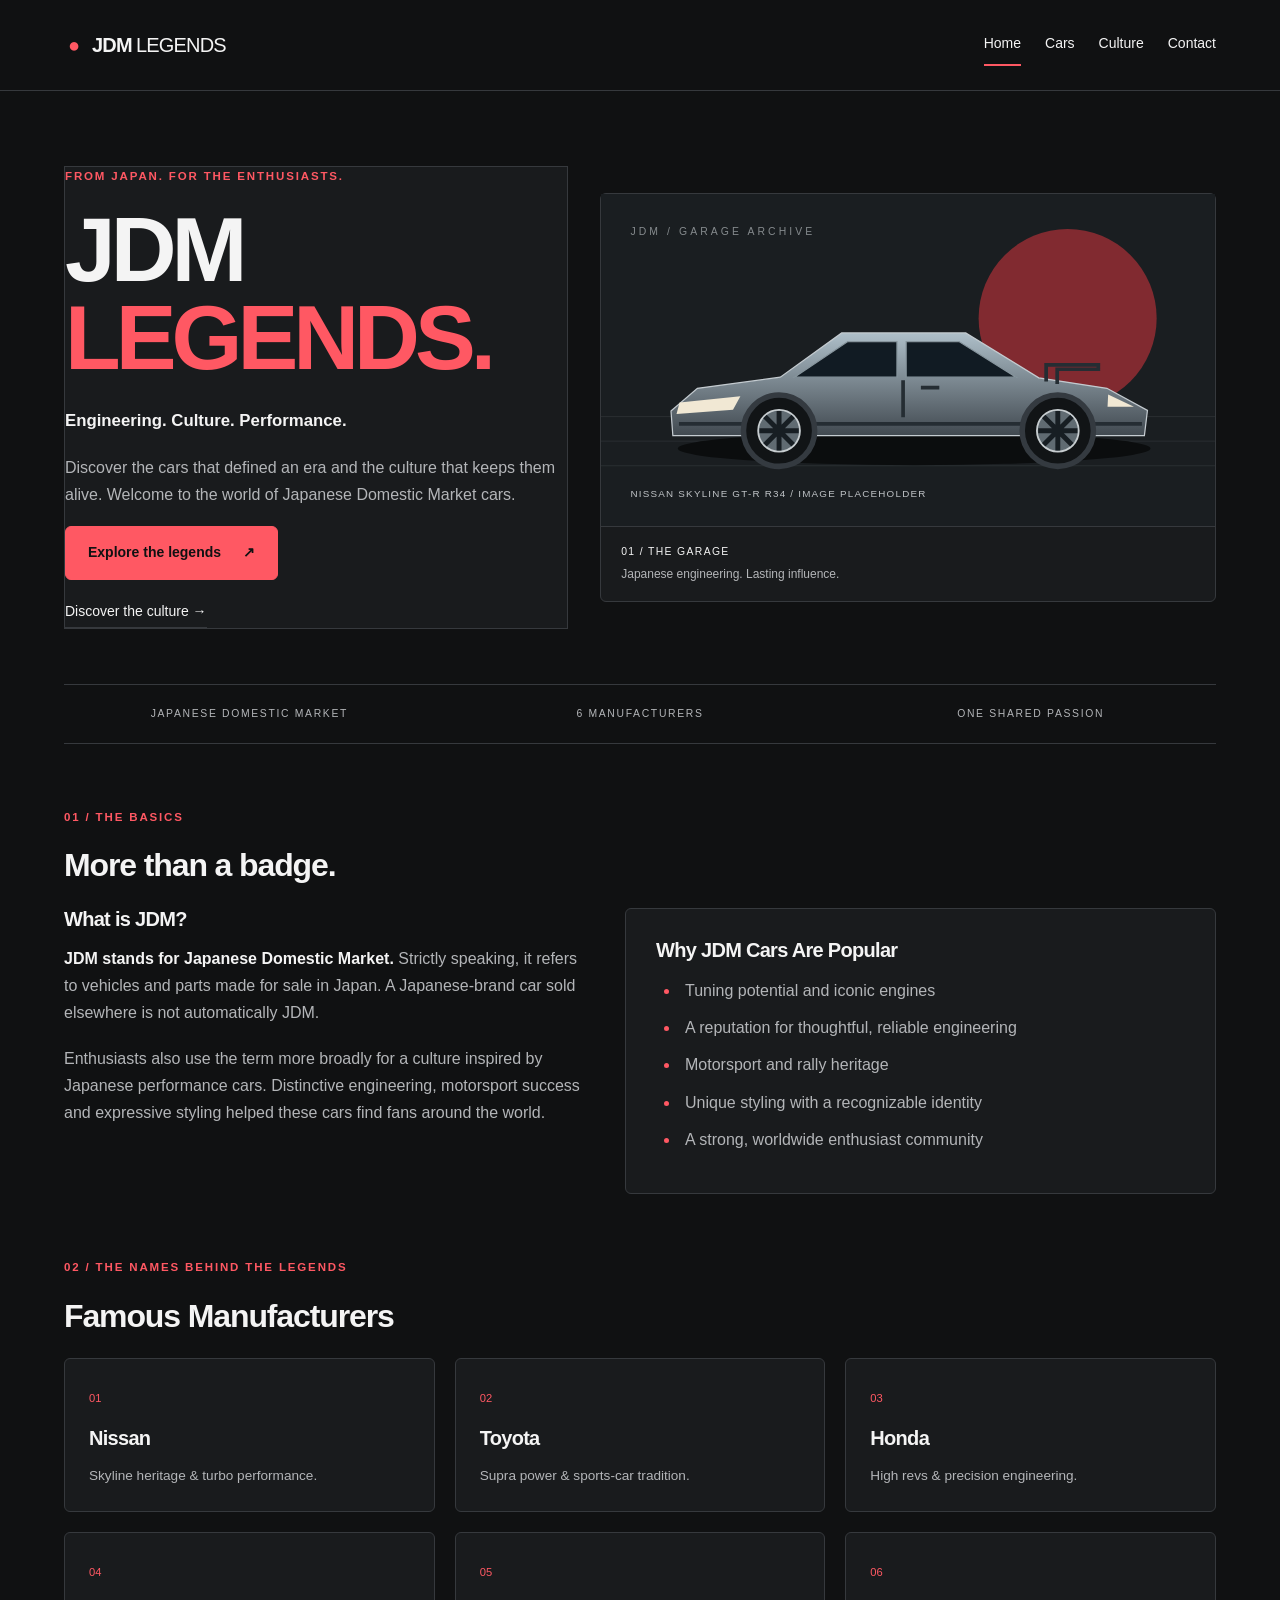
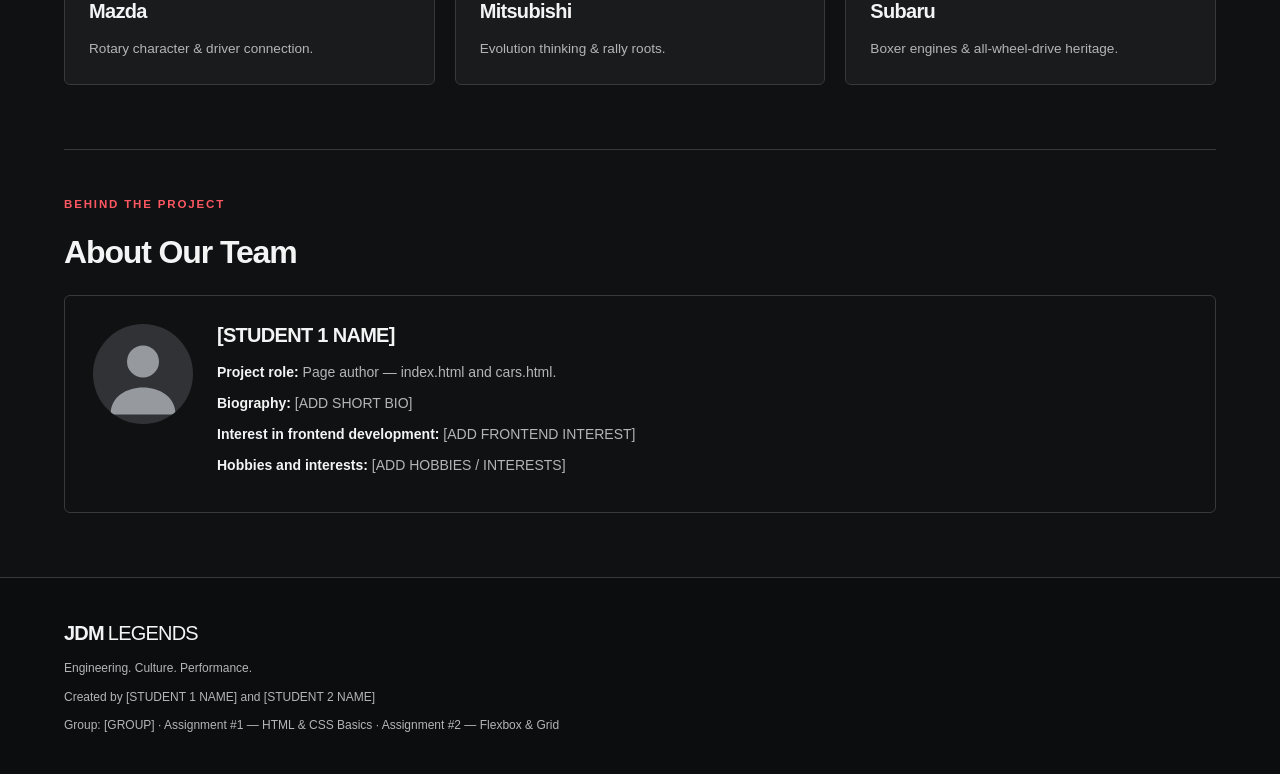
==== index.html @ a31eac1d "second assignment first commit" ====
<!doctype html>
<html lang="en">
    <head>
        <meta charset="UTF-8" />
        <meta name="viewport" content="width=device-width, initial-scale=1.0" />
        <!--
        Team: [TEAM NAME]
        Student 1: [STUDENT 1 NAME]
        Student 2: [STUDENT 2 NAME]
        Group: [GROUP]
    -->
        <title>JDM Legends | Home</title>
        <meta
            name="description"
            content="Explore Japanese cars, culture and community with JDM Legends, an HTML and CSS student project."
        />
        <link rel="stylesheet" href="css/style.css" />
    </head>
    <body>
        <a class="skip-link" href="#main-content">Skip to content</a>
        <header id="main-header" class="site-header">
            <div class="container header-inner">
                <a class="brand" href="index.html"
                    ><span class="brand-mark" aria-hidden="true">●</span> JDM<span>LEGENDS</span></a
                >
                <nav class="nav-menu" aria-label="Main navigation">
                    <a href="index.html" class="active" aria-current="page">Home</a>
                    <a href="cars.html">Cars</a>
                    <a href="culture.html">Culture</a>
                    <a href="contact.html">Contact</a>
                </nav>
            </div>
        </header>
        <main id="main-content" class="container">
            <section class="hero">
                <div class="hero-copy">
                    <p class="eyebrow">From Japan. For the enthusiasts.</p>
                    <h1>JDM<br /><span>LEGENDS.</span></h1>
                    <p class="hero-tagline">Engineering. Culture. Performance.</p>
                    <p>
                        Discover the cars that defined an era and the culture that keeps them alive.
                        Welcome to the world of Japanese Domestic Market cars.
                    </p>
                    <a class="button" href="cars.html"
                        >Explore the legends <span aria-hidden="true">↗</span></a
                    >
                    <a class="text-link" href="culture.html">Discover the culture →</a>
                </div>
                <figure class="hero-image">
                    <img
                        src="images/r34-placeholder.svg"
                        alt="Generic sports coupe illustration, a placeholder for a Nissan Skyline GT-R R34 photograph"
                        width="1000"
                        height="540"
                    />
                    <figcaption>
                        <span>01 / THE GARAGE</span> Japanese engineering. Lasting influence.
                    </figcaption>
                </figure>
            </section>
            <div class="intro-strip">
                <span>JAPANESE DOMESTIC MARKET</span><span>6 MANUFACTURERS</span
                ><span>ONE SHARED PASSION</span>
            </div>
            <section class="section-block">
                <p class="eyebrow">01 / The basics</p>
                <h2>More than a badge.</h2>
                <div class="two-column">
                    <article>
                        <h3>What is JDM?</h3>
                        <p>
                            <strong>JDM stands for Japanese Domestic Market.</strong> Strictly
                            speaking, it refers to vehicles and parts made for sale in Japan. A
                            Japanese-brand car sold elsewhere is not automatically JDM.
                        </p>
                        <p>
                            Enthusiasts also use the term more broadly for a culture inspired by
                            Japanese performance cars. Distinctive engineering, motorsport success
                            and expressive styling helped these cars find fans around the world.
                        </p>
                    </article>
                    <article class="panel">
                        <h3>Why JDM Cars Are Popular</h3>
                        <ul class="feature-list">
                            <li>Tuning potential and iconic engines</li>
                            <li>A reputation for thoughtful, reliable engineering</li>
                            <li>Motorsport and rally heritage</li>
                            <li>Unique styling with a recognizable identity</li>
                            <li>A strong, worldwide enthusiast community</li>
                        </ul>
                    </article>
                </div>
            </section>
            <section class="section-block">
                <p class="eyebrow">02 / The names behind the legends</p>
                <h2>Famous Manufacturers</h2>
                <div class="manufacturer-list">
                    <article>
                        <span>01</span>
                        <h3>Nissan</h3>
                        <p>Skyline heritage &amp; turbo performance.</p>
                    </article>
                    <article>
                        <span>02</span>
                        <h3>Toyota</h3>
                        <p>Supra power &amp; sports-car tradition.</p>
                    </article>
                    <article>
                        <span>03</span>
                        <h3>Honda</h3>
                        <p>High revs &amp; precision engineering.</p>
                    </article>
                    <article>
                        <span>04</span>
                        <h3>Mazda</h3>
                        <p>Rotary character &amp; driver connection.</p>
                    </article>
                    <article>
                        <span>05</span>
                        <h3>Mitsubishi</h3>
                        <p>Evolution thinking &amp; rally roots.</p>
                    </article>
                    <article>
                        <span>06</span>
                        <h3>Subaru</h3>
                        <p>Boxer engines &amp; all-wheel-drive heritage.</p>
                    </article>
                </div>
            </section>
            <section class="team-section" aria-labelledby="team-heading">
                <p class="eyebrow">Behind the project</p>
                <h2 id="team-heading">About Our Team</h2>
                <article class="team-member">
                    <img
                        class="profile-image"
                        src="images/profile-placeholder.svg"
                        alt="Profile photo placeholder for Student 1"
                        width="100"
                        height="100"
                    />
                    <div class="team-copy">
                        <h3>[STUDENT 1 NAME]</h3>
                        <p>
                            <strong>Project role:</strong> Page author — index.html and cars.html.
                        </p>
                        <p><strong>Biography:</strong> [ADD SHORT BIO]</p>
                        <p>
                            <strong>Interest in frontend development:</strong> [ADD FRONTEND
                            INTEREST]
                        </p>
                        <p><strong>Hobbies and interests:</strong> [ADD HOBBIES / INTERESTS]</p>
                    </div>
                </article>
            </section>
        </main>
        <footer class="site-footer">
            <div class="container">
                <a class="brand" href="index.html">JDM<span>LEGENDS</span></a>
                <p>Engineering. Culture. Performance.</p>
                <p>Created by [STUDENT 1 NAME] and [STUDENT 2 NAME]</p>
                <p>
                    Group: [GROUP] · Assignment #1 — HTML &amp; CSS Basics · Assignment #2 — Flexbox
                    &amp; Grid
                </p>
            </div>
        </footer>
    </body>
</html>
---- css/style.css ----
/* Reset — Assignment 1 foundations retained. */
* {
    margin: 0;
    padding: 0;
    box-sizing: border-box;
}
:root {
    --background: #101112;
    --surface: #191b1d;
    --surface-light: #24272a;
    --text: #f4f4f4;
    --muted: #b3b5b8;
    --accent: #ff5863;
    --border: #36393d;
}
/* Global styles — element selectors */
body {
    background: var(--background);
    color: var(--text);
    font-family: Arial, Helvetica, sans-serif;
    font-size: 16px;
    line-height: 1.7;
}
h1,
h2,
h3 {
    line-height: 1.15;
    letter-spacing: -0.035em;
}
h1 {
    font-size: 3.9rem;
    max-width: 950px;
    margin-bottom: 24px;
}
h2 {
    font-size: 2rem;
    margin-bottom: 24px;
}
h3 {
    font-size: 1.25rem;
    margin-bottom: 14px;
}
p {
    color: var(--muted);
    margin-bottom: 18px;
}
strong {
    color: var(--text);
}
a {
    color: var(--text);
    text-decoration: none;
}
a:hover {
    color: var(--accent);
}
a:focus-visible,
button:focus-visible,
.table-scroll:focus-visible {
    outline: 2px solid var(--accent);
    outline-offset: 5px;
}
img {
    display: block;
    max-width: 100%;
    height: auto;
}
ul,
ol {
    padding-left: 24px;
}
li {
    color: var(--muted);
    padding-left: 5px;
    margin-bottom: 10px;
}
li::marker {
    color: var(--accent);
}
/* Class selector: shared centered content and box-model sizing. */
.container {
    width: 90%;
    max-width: 1200px;
    margin: 0 auto;
}
/* Assignment 2 Task 1: Header & Navigation — Flexbox */
#main-header {
    background: var(--background);
    border-bottom: 1px solid var(--border);
    padding: 24px 0;
}
/* The header aligns the brand and navigation; the navigation is its own flex row. */
.header-inner {
    display: flex;
    align-items: center;
    justify-content: space-between;
    gap: 20px;
}
.nav-menu {
    display: flex;
    align-items: center;
    flex-wrap: wrap;
    gap: 24px;
}
.brand {
    font-size: 1.25rem;
    font-weight: 800;
    letter-spacing: -0.04em;
    white-space: nowrap;
}
.brand span {
    font-weight: 400;
    margin-left: 4px;
}
.brand .brand-mark {
    color: var(--accent);
    margin-right: 8px;
}
/* Descendant selector: anchors inside navigation. */
.nav-menu a {
    display: inline-block;
    padding: 8px 0;
    font-size: 0.875rem;
    border-bottom: 2px solid transparent;
}
.nav-menu a.active,
.nav-menu a:hover {
    color: var(--text);
    border-bottom-color: var(--accent);
}
.skip-link {
    position: absolute;
    left: 16px;
    top: -100px;
    z-index: 2;
    padding: 12px 20px;
    background: var(--surface-light);
}
.skip-link:focus {
    top: 12px;
}
.eyebrow {
    color: var(--accent);
    font-size: 0.72rem;
    font-weight: 700;
    letter-spacing: 0.16em;
    text-transform: uppercase;
    margin-bottom: 20px;
}
.hero {
    display: flex;
    align-items: center;
    gap: 32px;
    padding: 75px 0 55px;
}
.hero-copy,
.hero-image {
    flex: 1.1;
    border: 1px solid var(--border);
    background: var(--surface);
}
.hero-copy {
    flex: 0.9;
}
.hero h1 {
    font-size: 5.7rem;
    line-height: 0.96;
    letter-spacing: -0.055em;
}
h1 span {
    color: var(--accent);
}
.hero-tagline {
    color: var(--text);
    font-size: 1.05rem;
    font-weight: 700;
    margin-top: 26px;
}
.hero-image {
    width: 55%;
    border: 1px solid var(--border);
    background: var(--surface);
}
.hero-image img {
    width: 100%;
}
figcaption {
    color: var(--muted);
    font-size: 0.75rem;
    padding: 16px 20px;
    border-top: 1px solid var(--border);
}
figcaption span {
    display: block;
    color: var(--text);
    font-size: 0.65rem;
    letter-spacing: 0.13em;
    margin-bottom: 4px;
}
.button {
    display: inline-block;
    border: 1px solid var(--accent);
    background: var(--accent);
    color: #101112;
    font: inherit;
    font-size: 0.875rem;
    font-weight: 700;
    padding: 14px 22px;
    cursor: pointer;
}
.button:hover {
    background: #ff7b84;
    border-color: #ff7b84;
    color: #101112;
}
.button span {
    margin-left: 18px;
}
.text-link {
    display: inline-block;
    margin-top: 20px;
    font-size: 0.875rem;
    border-bottom: 1px solid var(--border);
    padding-bottom: 3px;
}
.hero .text-link {
    display: table;
}
.intro-strip {
    display: flex;
    gap: 20px;
    border-top: 1px solid var(--border);
    border-bottom: 1px solid var(--border);
    padding: 20px 0;
    color: var(--muted);
    font-size: 0.65rem;
    letter-spacing: 0.16em;
}
.intro-strip span {
    flex: 1;
    text-align: center;
}
.section-block, /* Team — biography content and circular photos preserved. */
.team-section {
    margin: 64px 0;
}
.two-column > article {
    flex: 1;
    min-width: 0;
}
.two-column {
    display: flex;
    align-items: flex-start;
    gap: 32px;
}
.panel {
    padding: 30px;
    background: var(--surface);
    border: 1px solid var(--border);
}
.feature-list {
    margin-top: 15px;
}
.manufacturer-list {
    display: flex;
    flex-wrap: wrap;
    gap: 20px;
}
.manufacturer-list article {
    flex: 1 1 280px;
    padding: 24px;
    border: 1px solid var(--border);
    background: var(--surface);
}
.manufacturer-list span {
    color: var(--accent);
    font-size: 0.7rem;
}
.manufacturer-list h3 {
    margin-top: 16px;
}
.manufacturer-list p {
    font-size: 0.85rem;
    margin-bottom: 0;
}
.team-section {
    border-top: 1px solid var(--border);
    padding-top: 45px;
}
.team-member {
    display: flex;
    align-items: flex-start;
    gap: 24px;
    padding: 28px;
    border: 1px solid var(--border);
}
.profile-image {
    width: 100px;
    height: 100px;
    flex-shrink: 0;
    border-radius: 50%;
    object-fit: cover;
}
.team-copy {
    flex: 1;
    min-width: 0;
}
.team-copy p {
    font-size: 0.875rem;
    margin-bottom: 7px;
}
.page-intro {
    padding: 60px 0 32px;
}
.page-intro > p:last-child {
    max-width: 680px;
}
/* Assignment 2 Task 2: Flexbox Cards */
.car-cards {
    display: flex;
    flex-wrap: wrap;
    align-items: stretch;
    gap: 24px;
}
.car-card:hover,
.car-card:focus-within {
    transform: translateY(-6px);
    box-shadow: 0 12px 30px rgba(0, 0, 0, 0.35);
}
.card-button {
    margin-top: auto;
    align-self: flex-start;
}
.car-card {
    display: flex;
    flex-direction: column;
    flex: 1 1 320px;
    min-width: 0;
    border: 1px solid var(--border);
    background: var(--surface);
    transition:
        transform 0.25s ease,
        box-shadow 0.25s ease;
}
.car-card img {
    width: 100%;
    aspect-ratio: 1000 / 540;
    object-fit: cover;
    border-bottom: 1px solid var(--border);
}
.card-body {
    display: flex;
    flex-direction: column;
    flex: 1;
    padding: 26px;
}
.car-card h2 {
    font-size: 1.65rem;
}
.car-card .eyebrow {
    margin-bottom: 12px;
}
.engine {
    font-size: 0.8rem;
    padding-top: 16px;
    border-top: 1px solid var(--border);
    margin-bottom: 24px;
}
/* Table — horizontal scrolling stays inside this wrapper. */
.table-scroll {
    width: 100%;
    overflow-x: auto;
    border: 1px solid var(--border);
    margin: 24px 0;
}
table {
    width: 100%;
    min-width: 760px;
    border-collapse: collapse;
    font-size: 0.8rem;
    text-align: left;
}
caption {
    text-align: left;
    padding: 16px;
    color: var(--muted);
}
thead {
    background: var(--surface-light);
}
table th,
table td {
    padding: 17px 16px;
    border-bottom: 1px solid var(--border);
}
tbody th {
    font-weight: 400;
}
tbody tr:nth-child(even) {
    background: var(--surface);
}
.source-note {
    font-size: 0.8rem;
}
.source-note a {
    text-decoration: underline;
    text-underline-offset: 3px;
}
.ranking-list {
    margin-top: 20px;
}
.wide-image {
    background: var(--surface);
    border: 1px solid var(--border);
}
.wide-image img {
    width: 100%;
    max-height: 430px;
    object-fit: cover;
}
.modification-list {
    margin: 22px 0;
}
.terms {
    display: flex;
    flex-wrap: wrap;
    gap: 20px;
}
.culture-item {
    flex: 1 1 240px;
    min-width: 0;
    border-left: 3px solid var(--accent);
    padding: 22px;
    background: var(--surface);
}
.culture-item p {
    margin-bottom: 0;
}
.contact-layout {
    display: flex;
    align-items: flex-start;
    gap: 40px;
    margin: 10px 0 70px;
}
.form-section,
.community-panel {
    flex: 1;
}
.form-section {
    flex: 1.4;
}
.community-panel {
    width: 41%;
}
/* Forms — Flexbox rows retain native controls and labels. */
.form-row,
.radio-options {
    display: flex;
    gap: 20px;
}
.form-field {
    flex: 1;
    min-width: 0;
}
.radio-options {
    flex-wrap: wrap;
    gap: 8px 16px;
}
.notice {
    padding: 16px;
    border-left: 3px solid var(--accent);
    background: var(--surface);
    font-size: 0.8rem;
}
#contact-form {
    padding: 25px;
    border: 1px solid var(--border);
    background: var(--surface);
}
label,
legend {
    font-size: 0.85rem;
    font-weight: 700;
}
.contact-form > label,
.form-field label {
    display: block;
    margin: 0 0 8px;
}
label span {
    color: var(--muted);
    font-weight: 400;
}
input,
select,
textarea {
    width: 100%;
    padding: 12px;
    margin-bottom: 22px;
    color: var(--text);
    background: var(--background);
    border: 1px solid #5c6065;
    border-radius: 4px;
    font: inherit;
    font-size: 0.9rem;
    color-scheme: dark;
}
input::placeholder,
textarea::placeholder {
    color: #a6a8ac;
}
input:focus,
select:focus,
textarea:focus {
    outline: 2px solid var(--accent);
    outline-offset: 2px;
    border-color: var(--accent);
}
textarea {
    resize: vertical;
    min-height: 130px;
}
fieldset {
    border: 0;
    min-width: 0;
    margin-bottom: 20px;
}
legend {
    margin-bottom: 12px;
}
fieldset label {
    display: flex;
    align-items: center;
    gap: 4px;
    font-weight: 400;
    padding: 5px 0;
}
input[type="radio"] {
    width: auto;
    margin: 0 4px 0 0;
    accent-color: var(--accent);
}
input[type="color"] {
    width: 76px;
    height: 45px;
    padding: 5px;
    cursor: pointer;
}
.community-panel h3 {
    margin-top: 28px;
}
/* Footer */
.site-footer {
    padding: 38px 0;
    border-top: 1px solid var(--border);
    background: #0c0d0e;
}
footer p {
    font-size: 0.75rem;
    margin: 8px 0 0;
}

/* Shared details */
.button,
.panel,
.car-card,
.manufacturer-list article,
.team-member,
.hero-image,
.wide-image,
#contact-form,
.culture-item {
    border-radius: 6px;
}
a,
button {
    transition:
        color 0.2s ease,
        background-color 0.2s ease,
        border-color 0.2s ease;
}
[id] {
    scroll-margin-top: 24px;
}
tr:target {
    background: #3c2529;
    outline: 2px solid var(--accent);
    outline-offset: -2px;
}
/* Assignment 2 Task 3: Grid Areas — Culture page */
.page-grid {
    min-height: 100vh;
    display: grid;
    grid-template-columns: minmax(220px, 1fr) minmax(0, 3fr);
    grid-template-rows: auto 1fr auto;
    grid-template-areas:
        "header header"
        "sidebar main"
        "footer footer";
}
.grid-header {
    grid-area: header;
}
.grid-sidebar {
    grid-area: sidebar;
    width: 100%;
    max-width: 280px;
    justify-self: end;
    padding: 60px 24px;
    border-right: 1px solid var(--border);
}
.grid-main {
    grid-area: main;
    min-width: 0;
    width: 100%;
    max-width: 1100px;
    padding: 0 32px;
}
.grid-footer {
    grid-area: footer;
}
.grid-sidebar h2 {
    font-size: 1.5rem;
}
.topic-menu {
    display: flex;
    flex-direction: column;
    gap: 8px;
}
.topic-menu a {
    padding: 8px 12px;
    border-left: 2px solid var(--border);
    font-size: 0.9rem;
}
.topic-menu a:hover,
.topic-menu a:focus-visible {
    border-left-color: var(--accent);
    background: var(--surface);
}
.sidebar-facts {
    border-top: 1px solid var(--border);
    margin-top: 32px;
    padding-top: 28px;
    font-size: 0.85rem;
}
/* Assignment 2 Task 4: Gallery — CSS Grid */
.jdm-gallery {
    display: grid;
    grid-template-columns: repeat(auto-fit, minmax(260px, 1fr));
    gap: 20px;
}
.gallery-item {
    position: relative;
    overflow: hidden;
    border: 1px solid var(--border);
    border-radius: 6px;
    background: var(--surface);
}
.gallery-item img {
    width: 100%;
    height: 240px;
    object-fit: cover;
    transition: transform 0.25s ease;
}
.gallery-caption {
    position: absolute;
    left: 0;
    right: 0;
    bottom: 0;
    padding: 16px;
    color: var(--text);
    background: rgba(0, 0, 0, 0.85);
    opacity: 0;
    transition: opacity 0.25s ease;
}
.gallery-item:hover .gallery-caption,
.gallery-item:focus .gallery-caption {
    opacity: 1;
}
.gallery-item:hover img,
.gallery-item:focus img {
    transform: scale(1.04);
}
.gallery-item:focus-visible {
    outline: 2px solid var(--accent);
    outline-offset: 4px;
}
/* Responsive — desktop, tablet and mobile */
@media (max-width: 1050px) {
    .hero h1 {
        font-size: 4.4rem;
    }
    .grid-main {
        padding: 0 24px;
    }
    .culture-page .two-column {
        flex-direction: column;
    }
    .culture-page .two-column > article {
        width: 100%;
    }
    .contact-layout {
        gap: 24px;
    }
    .form-row {
        flex-direction: column;
        gap: 0;
    }
}
@media (max-width: 768px) {
    h1 {
        font-size: 3rem;
    }
    .header-inner {
        flex-direction: column;
        gap: 16px;
    }
    .nav-menu {
        justify-content: center;
    }
    .hero,
    .two-column,
    .contact-layout {
        flex-direction: column;
    }
    .hero {
        padding-top: 45px;
        align-items: stretch;
    }
    .hero-copy > p {
        max-width: 550px;
    }
    .hero-copy,
    .hero-image,
    .form-section,
    .community-panel {
        width: 100%;
    }
    .section-block,
    .team-section {
        margin: 45px 0;
    }
    .card-body {
        padding: 20px;
    }
    .page-grid {
        grid-template-columns: minmax(0, 1fr);
        grid-template-rows: auto 1fr auto auto;
        grid-template-areas: "header" "main" "sidebar" "footer";
    }
    .grid-main {
        width: 90%;
        padding: 0;
    }
    .grid-sidebar {
        width: 90%;
        max-width: none;
        justify-self: center;
        border-right: 0;
        border-top: 1px solid var(--border);
        padding: 32px 0;
    }
}
@media (max-width: 540px) {
    #main-header {
        padding: 18px 0 10px;
    }
    h1 {
        font-size: 2.6rem;
    }
    h2 {
        font-size: 1.75rem;
    }
    .hero h1 {
        font-size: 4.2rem;
    }
    .intro-strip,
    .team-member {
        flex-direction: column;
    }
    .car-card {
        flex-basis: 100%;
    }
    .panel,
    #contact-form,
    .team-member {
        padding: 22px;
    }
    .page-intro {
        padding-top: 38px;
    }
    .jdm-gallery {
        grid-template-columns: minmax(0, 1fr);
    }
}
/* Captions remain readable on touch devices; motion respects user preferences. */
@media (hover: none) {
    .gallery-caption {
        opacity: 1;
    }
}
@media (prefers-reduced-motion: reduce) {
    a,
    button,
    .car-card,
    .gallery-item img,
    .gallery-caption {
        transition: none;
    }
    .car-card:hover,
    .car-card:focus-within,
    .gallery-item:hover img,
    .gallery-item:focus img {
        transform: none;
    }
}
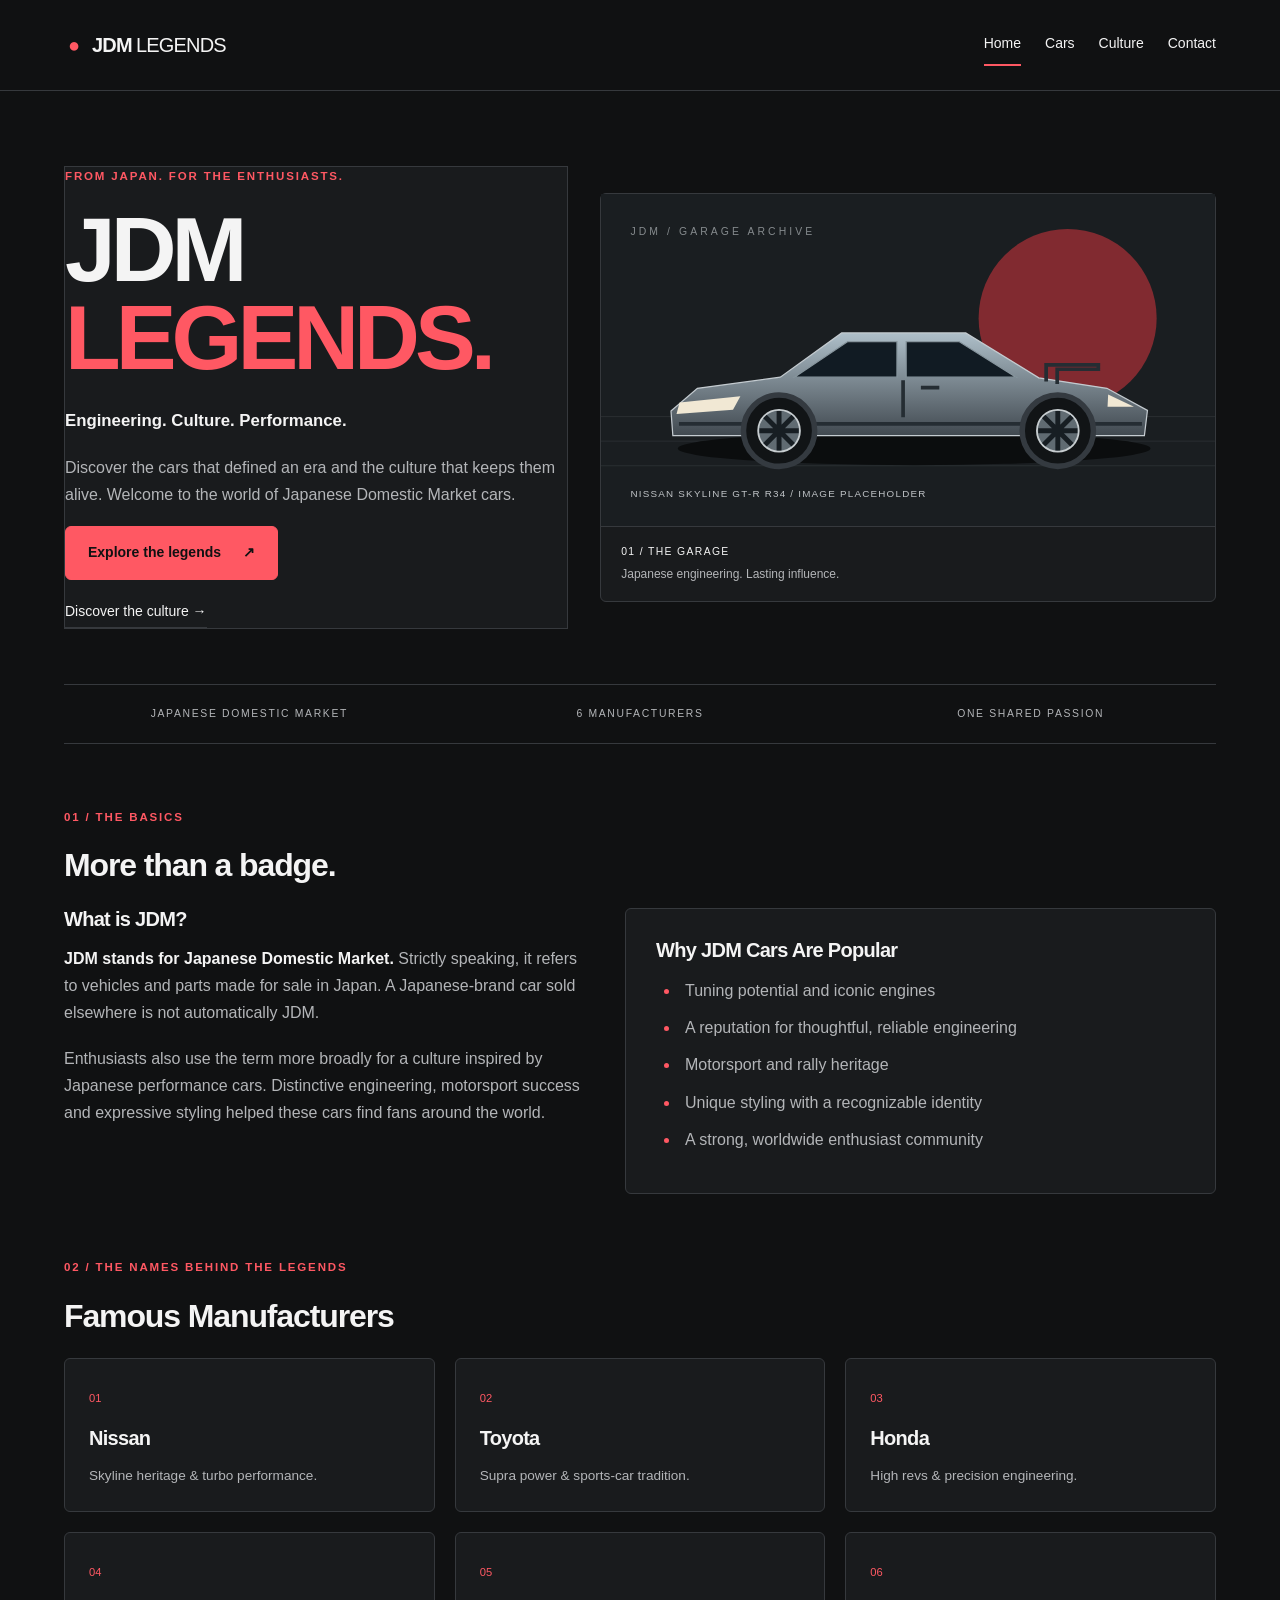
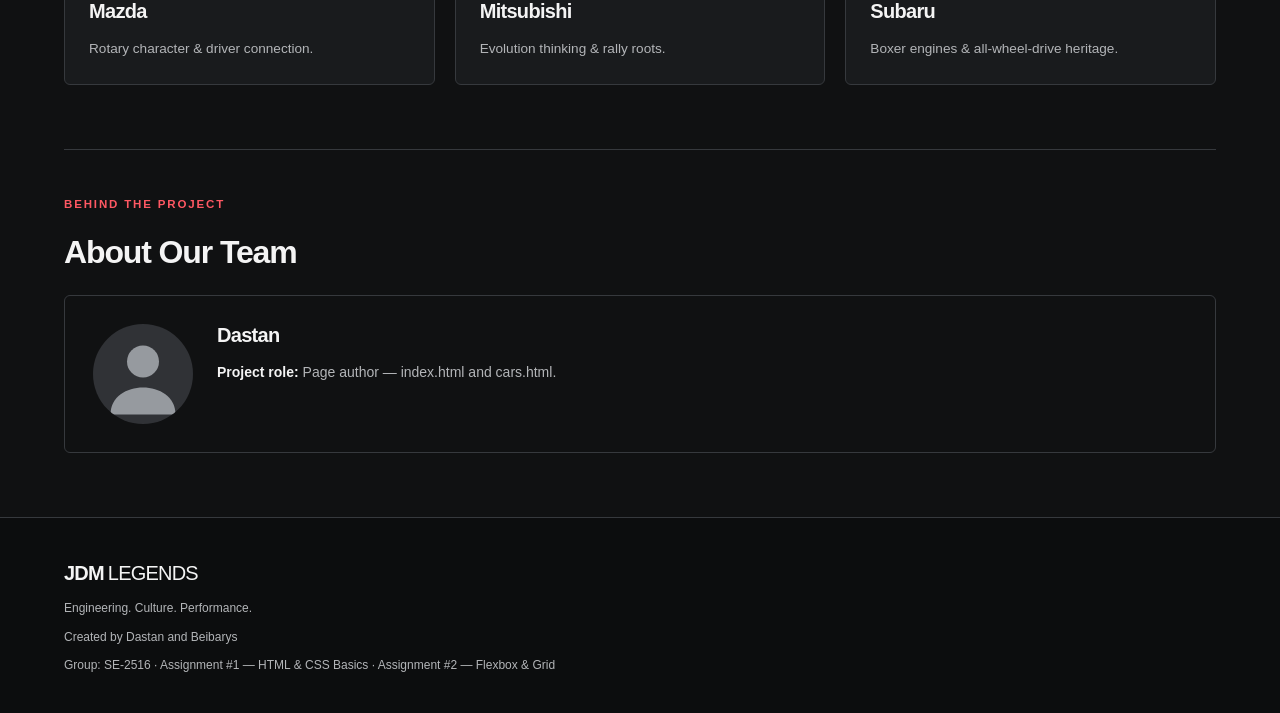
==== commit 760c4ad2: "alo" ====
--- a/index.html
+++ b/index.html
@@ -5,9 +5,9 @@
         <meta name="viewport" content="width=device-width, initial-scale=1.0" />
         <!--
         Team: [TEAM NAME]
-        Student 1: [STUDENT 1 NAME]
-        Student 2: [STUDENT 2 NAME]
-        Group: [GROUP]
+        Student 1: Dastan
+        Student 2: Beibarys
+        Group: SE-2516
     -->
         <title>JDM Legends | Home</title>
         <meta
@@ -134,21 +134,15 @@
                     <img
                         class="profile-image"
                         src="images/profile-placeholder.svg"
-                        alt="Profile photo placeholder for Student 1"
+                        alt="Profile photo placeholder for Dastan"
                         width="100"
                         height="100"
                     />
                     <div class="team-copy">
-                        <h3>[STUDENT 1 NAME]</h3>
+                        <h3>Dastan</h3>
                         <p>
                             <strong>Project role:</strong> Page author — index.html and cars.html.
                         </p>
-                        <p><strong>Biography:</strong> [ADD SHORT BIO]</p>
-                        <p>
-                            <strong>Interest in frontend development:</strong> [ADD FRONTEND
-                            INTEREST]
-                        </p>
-                        <p><strong>Hobbies and interests:</strong> [ADD HOBBIES / INTERESTS]</p>
                     </div>
                 </article>
             </section>
@@ -157,9 +151,9 @@
             <div class="container">
                 <a class="brand" href="index.html">JDM<span>LEGENDS</span></a>
                 <p>Engineering. Culture. Performance.</p>
-                <p>Created by [STUDENT 1 NAME] and [STUDENT 2 NAME]</p>
+                <p>Created by Dastan and Beibarys</p>
                 <p>
-                    Group: [GROUP] · Assignment #1 — HTML &amp; CSS Basics · Assignment #2 — Flexbox
+                    Group: SE-2516 · Assignment #1 — HTML &amp; CSS Basics · Assignment #2 — Flexbox
                     &amp; Grid
                 </p>
             </div>
